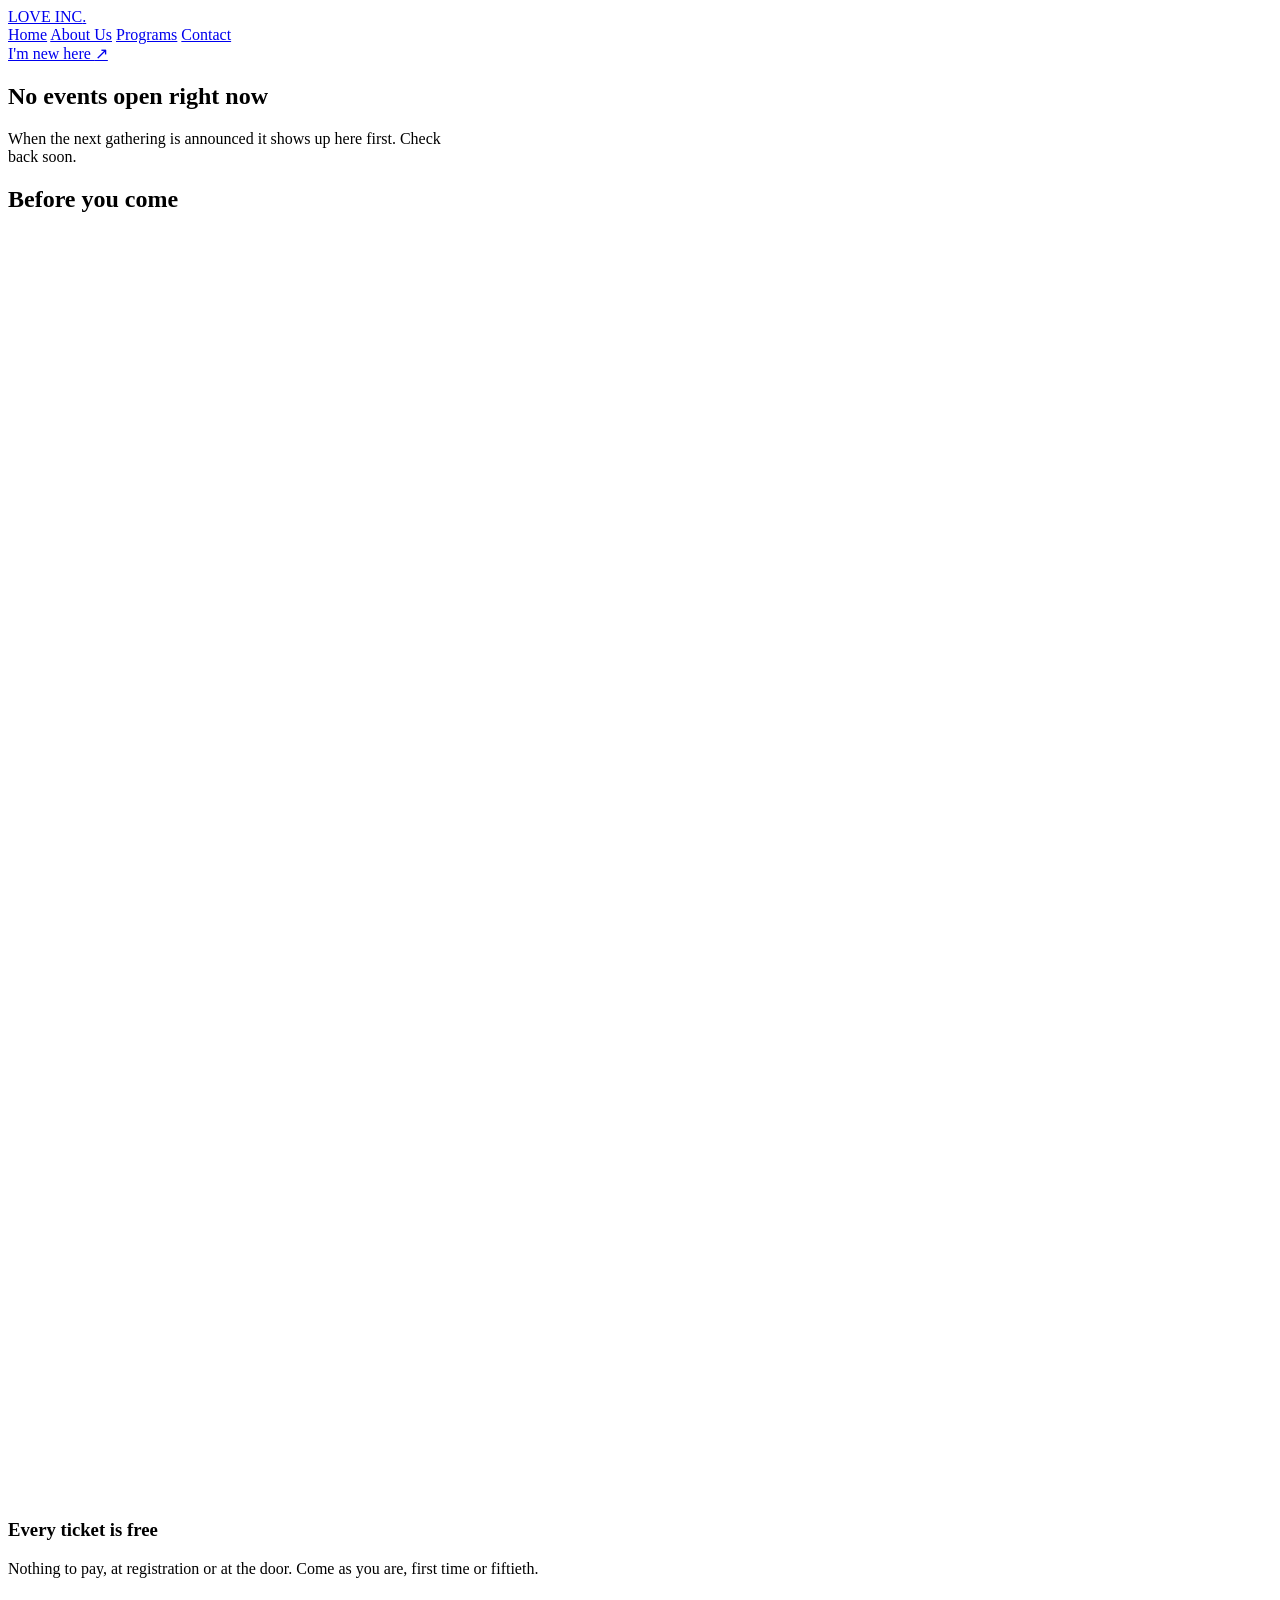
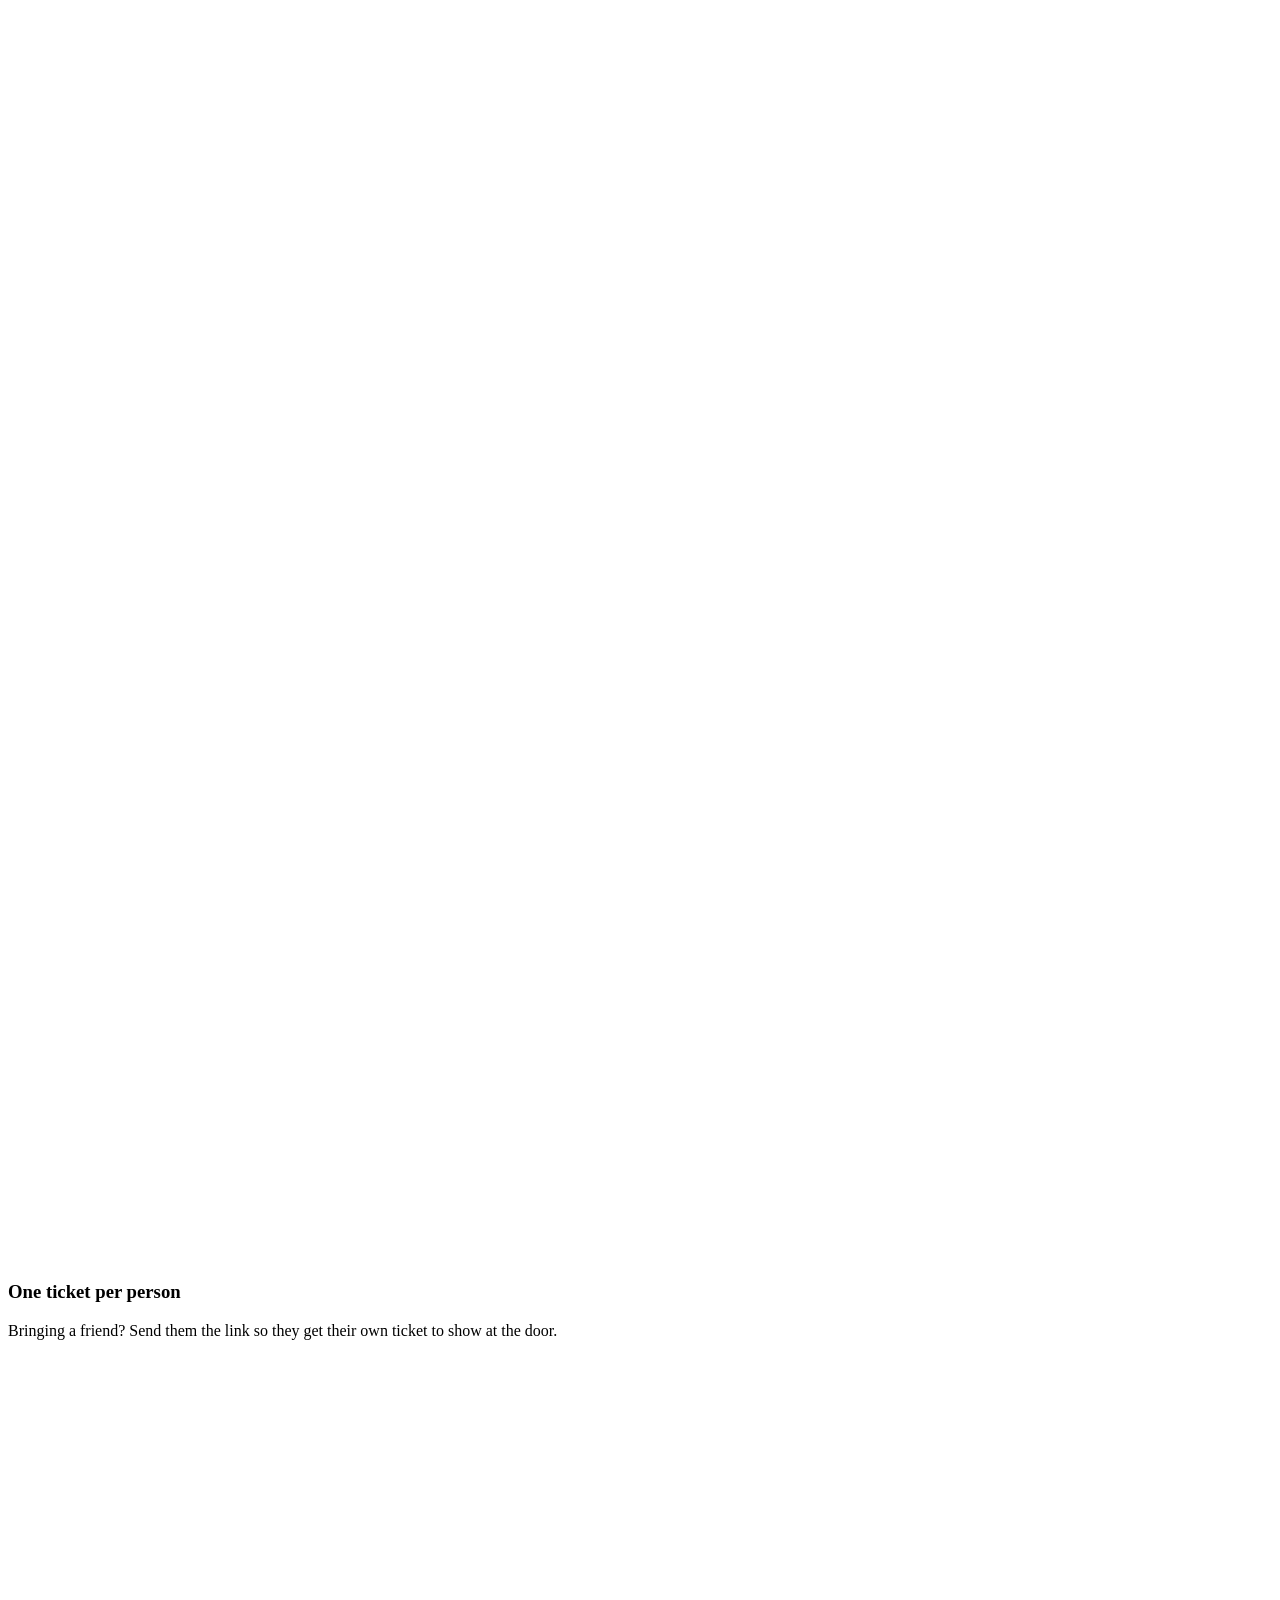
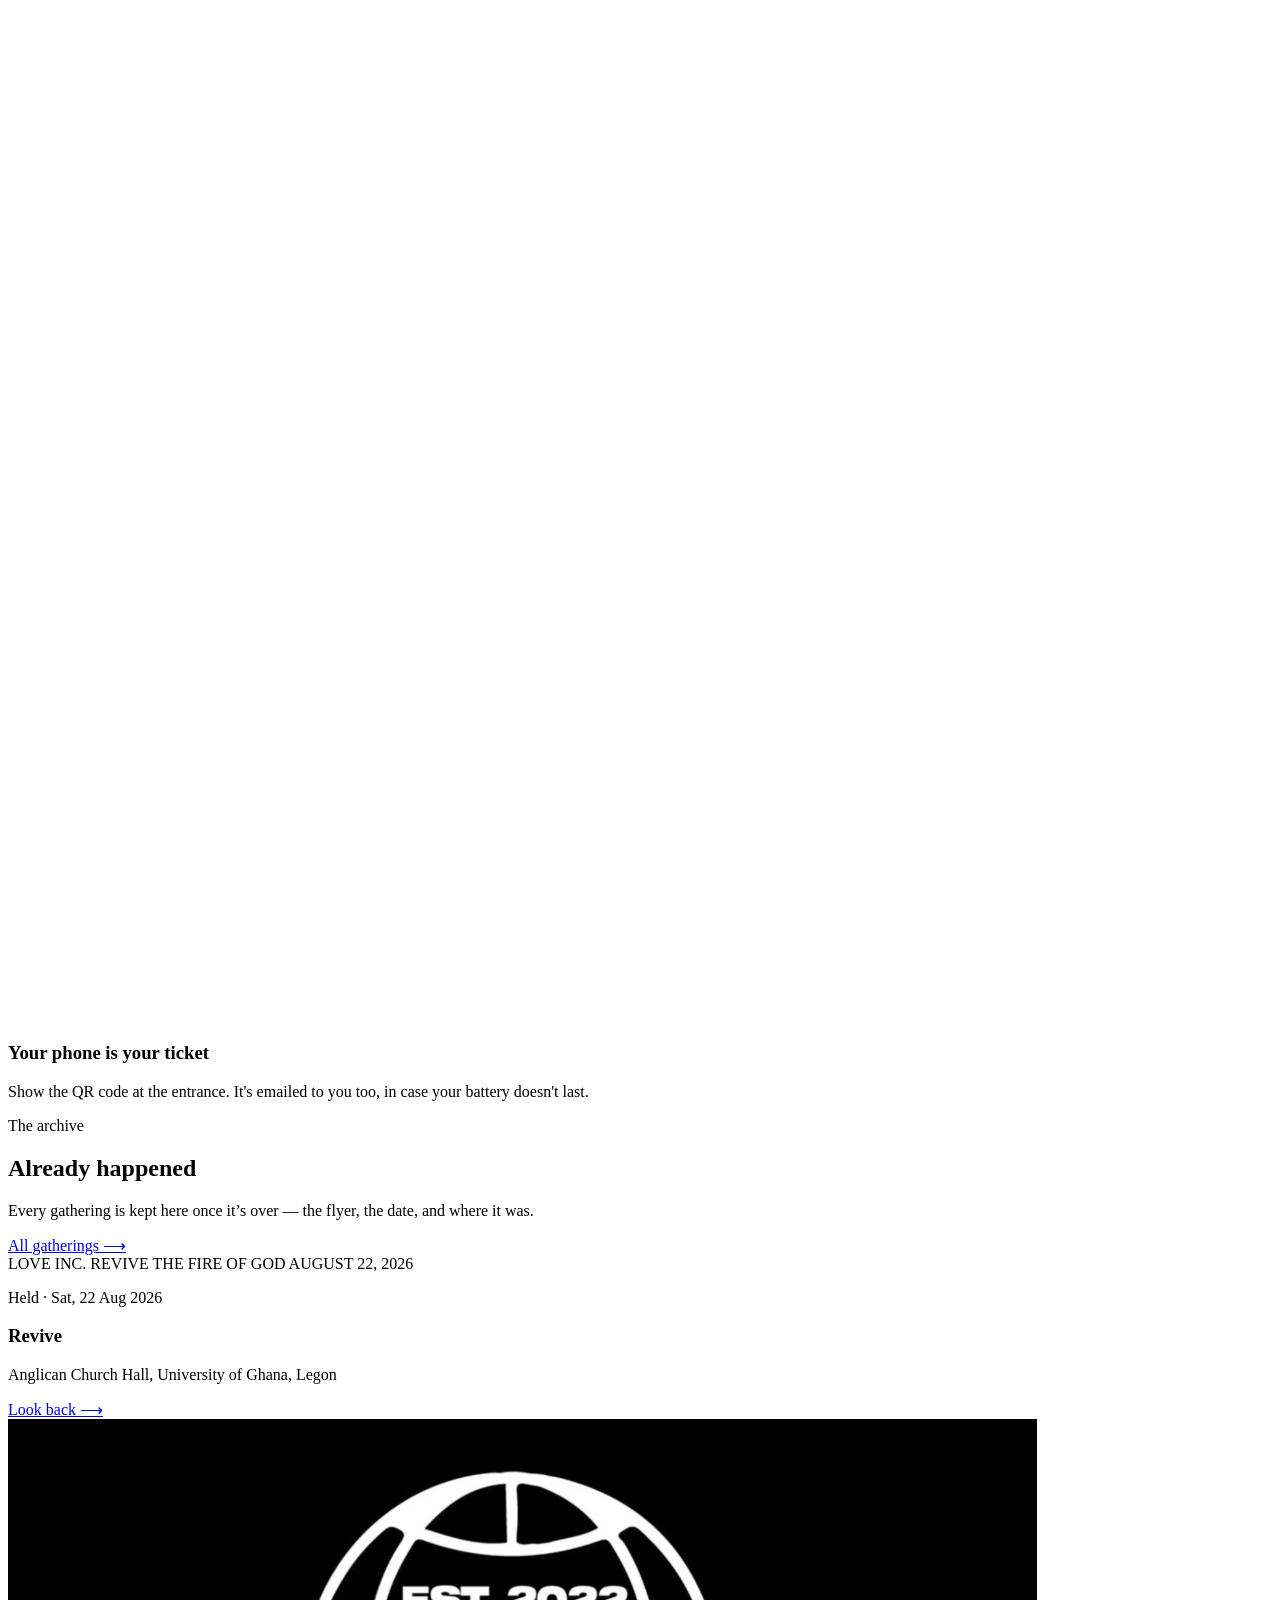
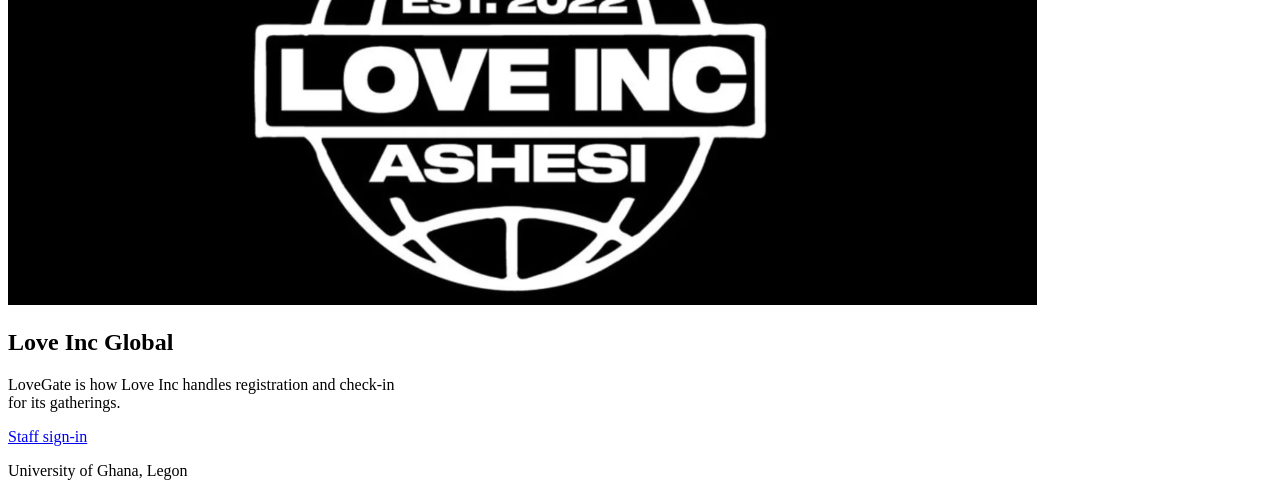
==== programs.html @ 152ba841 "adding the programs page" ====
<!DOCTYPE html>
<html lang="en">
<head>
    <meta charset="UTF-8">
    <meta name="viewport" content="width=device-width, initial-scale=1.0">
    <meta name="theme-color" content="#110a08">
    <meta name="description" content="Find upcoming LOVE INC. gatherings and browse the event archive.">
    <title>Programs | LOVE INC.</title>
    <link rel="icon" type="image/png" href="favicon.png">
    <link rel="stylesheet" href="program_css.css">
</head>
<body>
    <header class="site-header">
        <div class="container header-inner">
            <a class="wordmark" href="index.html#home" aria-label="LOVE INC. home">LOVE INC<span>.</span></a>
            <nav class="main-nav" aria-label="Main navigation">
                <a href="index.html#home">Home</a>
                <a href="index.html#about">About Us</a>
                <a class="active" href="programs.html" aria-current="page">Programs</a>
                <a href="index.html#contact">Contact</a>
            </nav>
            <a class="button button-red header-cta" href="#before-you-come">I'm new here <span aria-hidden="true">↗</span></a>
        </div>
    </header>

    <main>
        <section class="upcoming" id="events" aria-labelledby="upcoming-title">
            <div class="upcoming-content">
                <h1 id="upcoming-title">No events open right now</h1>
                <p>When the next gathering is announced it shows up here first. Check<br class="desktop-break"> back soon.</p>
            </div>
        </section>

        <section class="before-you-come" id="before-you-come" aria-labelledby="before-title">
            <div class="info-container">
                <h2 id="before-title">Before you come</h2>
                <div class="info-grid">
                    <article class="info-card">
                        <span class="info-icon" aria-hidden="true">
                            <svg viewBox="0 0 24 24" fill="none">
                                <path d="M5 7.5h14v3a2 2 0 0 0 0 4v3H5v-3a2 2 0 0 0 0-4v-3Z" />
                            </svg>
                        </span>
                        <h3>Every ticket is free</h3>
                        <p>Nothing to pay, at registration or at the door. Come as you are, first time or fiftieth.</p>
                    </article>
                    <article class="info-card">
                        <span class="info-icon" aria-hidden="true">
                            <svg viewBox="0 0 24 24" fill="none">
                                <path d="M19 10c0 5-7 11-7 11S5 15 5 10a7 7 0 1 1 14 0Z" />
                                <circle cx="12" cy="10" r="2.25" />
                            </svg>
                        </span>
                        <h3>One ticket per person</h3>
                        <p>Bringing a friend? Send them the link so they get their own ticket to show at the door.</p>
                    </article>
                    <article class="info-card">
                        <span class="info-icon" aria-hidden="true">
                            <svg viewBox="0 0 24 24" fill="none">
                                <rect x="4" y="6" width="16" height="14" rx="2" />
                                <path d="M8 3.5v5M16 3.5v5M4 10h16" />
                            </svg>
                        </span>
                        <h3>Your phone is your ticket</h3>
                        <p>Show the QR code at the entrance. It's emailed to you too, in case your battery doesn't last.</p>
                    </article>
                </div>
            </div>
        </section>

        <section class="archive" id="archive" aria-labelledby="archive-title">
            <div class="archive-container">
                <div class="archive-copy">
                    <p class="archive-eyebrow">The archive</p>
                    <h2 id="archive-title">Already happened</h2>
                    <p class="archive-description">Every gathering is kept here once it’s over — the flyer, the date, and where it was.</p>
                    <a class="archive-link" href="#revive">All gatherings <span aria-hidden="true">⟶</span></a>
                </div>
                <article class="event-card" id="revive" aria-label="Past event: Revive">
                    <div class="event-poster" role="img" aria-label="Revive: The Fire of God, August 22, 2026">
                        <span class="poster-mark">LOVE INC.</span>
                        <span class="poster-title">REVIVE</span>
                        <span class="poster-subtitle">THE FIRE OF GOD</span>
                        <span class="poster-date">AUGUST 22, 2026</span>
                    </div>
                    <div class="event-details">
                        <p class="event-date">Held · Sat, 22 Aug 2026</p>
                        <h3>Revive</h3>
                        <p class="event-location">Anglican Church Hall, University of Ghana, Legon</p>
                        <a class="event-link" href="#revive">Look back <span aria-hidden="true">⟶</span></a>
                    </div>
                </article>
            </div>
        </section>
    </main>

    <footer class="site-footer">
        <div class="footer-container">
            <div class="footer-about">
                <a class="footer-brand" href="index.html#home" aria-label="LOVE INC. home">
                    <img src="love_inc_logo.png" alt="">
                </a>
                <div>
                    <h2>Love Inc Global</h2>
                    <p>LoveGate is how Love Inc handles registration and check-in<br class="desktop-break"> for its gatherings.</p>
                </div>
            </div>
            <div class="footer-location">
                <a href="index.html#contact">Staff sign-in</a>
                <p>University of Ghana, Legon</p>
            </div>
        </div>
    </footer>
</body>
</html>
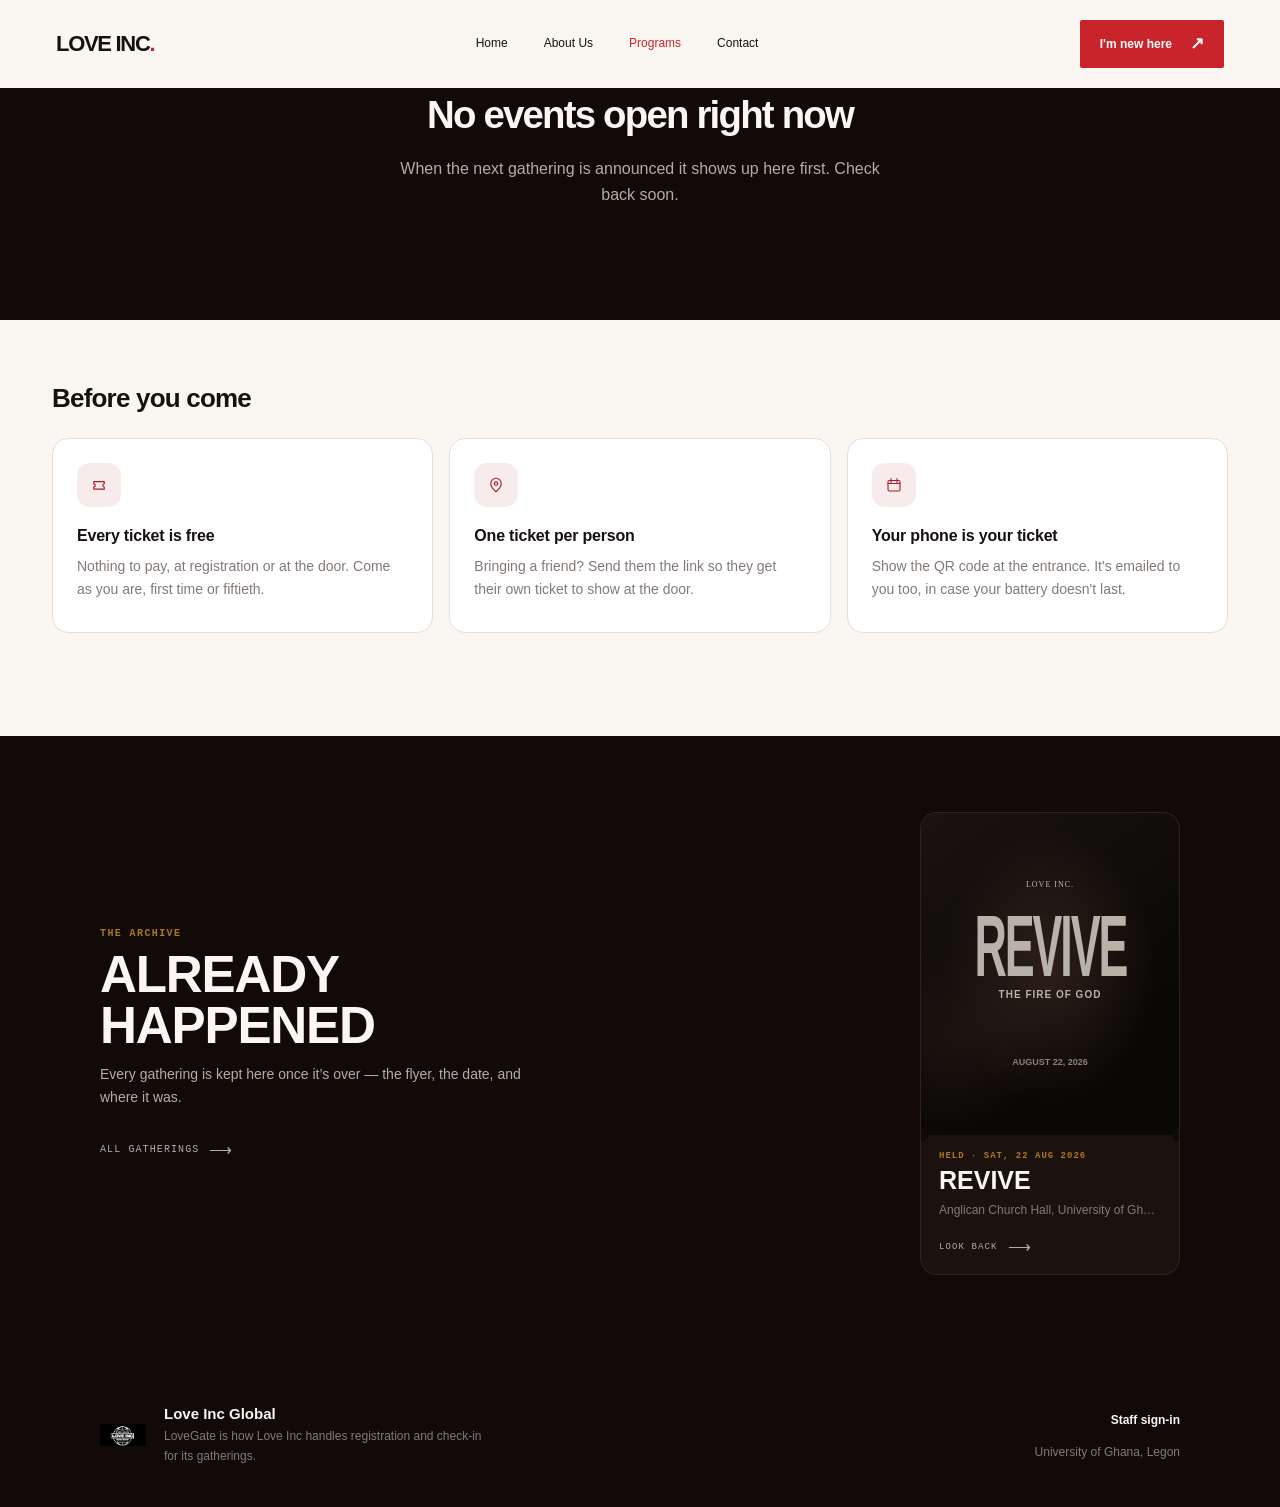
==== commit 7db4c83a: "modifyed the link to the css file" ====
--- a/programs.html
+++ b/programs.html
@@ -7,7 +7,7 @@
     <meta name="description" content="Find upcoming LOVE INC. gatherings and browse the event archive.">
     <title>Programs | LOVE INC.</title>
     <link rel="icon" type="image/png" href="favicon.png">
-    <link rel="stylesheet" href="program_css.css">
+    <link rel="stylesheet" href="programs_css.css">
 </head>
 <body>
     <header class="site-header">
--- a/programs_css.css
+++ b/programs_css.css
@@ -0,0 +1,603 @@
+:root {
+    color-scheme: light;
+    --ink: #17110f;
+    --paper: #faf7f3;
+    --dark: #110a08;
+    --dark-card: #1b110e;
+    --muted: #847a75;
+    --red: #c9232b;
+    --gold: #a97924;
+    --line: #e8ded5;
+    --content-width: 1280px;
+}
+
+* {
+    box-sizing: border-box;
+}
+
+html {
+    scroll-behavior: smooth;
+}
+
+body {
+    margin: 0;
+    background: var(--paper);
+    color: var(--ink);
+    font-family: Arial, Helvetica, sans-serif;
+    font-size: 15px;
+    line-height: 1.65;
+    -webkit-font-smoothing: antialiased;
+}
+
+a {
+    color: inherit;
+    text-decoration: none;
+}
+
+a:focus-visible {
+    outline: 2px solid currentColor;
+    outline-offset: 4px;
+}
+
+.container {
+    width: min(var(--content-width), calc(100% - 112px));
+    margin-inline: auto;
+}
+
+.site-header {
+    position: relative;
+    z-index: 1;
+    background: var(--paper);
+}
+
+.header-inner {
+    min-height: 88px;
+    display: flex;
+    align-items: center;
+    justify-content: space-between;
+    gap: 32px;
+}
+
+.wordmark {
+    flex-shrink: 0;
+    font-size: 22px;
+    font-weight: 800;
+    letter-spacing: -1.3px;
+    line-height: 1;
+}
+
+.wordmark span {
+    color: var(--red);
+}
+
+.main-nav {
+    display: flex;
+    align-items: center;
+    gap: 36px;
+    margin-inline: auto;
+}
+
+.main-nav a {
+    font-size: 12px;
+    transition: color 160ms ease;
+}
+
+.main-nav a:hover,
+.main-nav a.active {
+    color: var(--red);
+}
+
+.button {
+    min-height: 48px;
+    display: inline-flex;
+    align-items: center;
+    justify-content: center;
+    gap: 18px;
+    padding: 0 22px;
+    border-radius: 2px;
+    font-size: 14px;
+    font-weight: 700;
+    line-height: 1.2;
+}
+
+.button-red {
+    background: var(--red);
+    color: #fff;
+    transition: background-color 160ms ease;
+}
+
+.button-red:hover {
+    background: #b51e26;
+}
+
+.button span {
+    font-size: 17px;
+}
+
+.header-cta {
+    min-height: 48px;
+    padding-inline: 20px;
+    font-size: 12px;
+}
+
+.upcoming {
+    min-height: 232px;
+    display: grid;
+    place-items: start center;
+    padding: 4px 24px 48px;
+    background: var(--dark);
+    color: var(--paper);
+    text-align: center;
+}
+
+.upcoming-content h1 {
+    margin: 0 0 18px;
+    font-size: clamp(30px, 3vw, 46px);
+    font-weight: 700;
+    letter-spacing: -1.8px;
+    line-height: 1.2;
+}
+
+.upcoming-content p {
+    margin: 0;
+    color: #b9aaa3;
+    font-size: 16px;
+}
+
+.before-you-come {
+    min-height: 416px;
+    padding: 62px 24px 72px;
+    background: var(--paper);
+}
+
+.info-container {
+    width: min(1176px, 100%);
+    margin-inline: auto;
+}
+
+.info-container > h2 {
+    margin: 0 0 22px;
+    font-size: 26px;
+    font-weight: 700;
+    letter-spacing: -0.8px;
+    line-height: 1.3;
+}
+
+.info-grid {
+    display: grid;
+    grid-template-columns: repeat(3, minmax(0, 1fr));
+    gap: 16px;
+}
+
+.info-card {
+    min-height: 195px;
+    padding: 24px;
+    border: 1px solid var(--line);
+    border-radius: 16px;
+    background: #fff;
+}
+
+.info-icon {
+    width: 44px;
+    height: 44px;
+    display: grid;
+    place-items: center;
+    margin-bottom: 18px;
+    border-radius: 13px;
+    background: #f7ebeb;
+    color: #a41f28;
+}
+
+.info-icon svg {
+    width: 18px;
+    height: 18px;
+    stroke: currentColor;
+    stroke-linecap: round;
+    stroke-linejoin: round;
+    stroke-width: 1.5;
+}
+
+.info-card h3 {
+    margin: 0 0 8px;
+    font-size: 16px;
+    font-weight: 700;
+    letter-spacing: -0.2px;
+    line-height: 1.4;
+}
+
+.info-card p {
+    margin: 0;
+    color: var(--muted);
+    font-size: 14px;
+    line-height: 1.65;
+}
+
+.archive {
+    min-height: 600px;
+    display: flex;
+    align-items: center;
+    padding: 76px 24px;
+    background: var(--dark);
+    color: var(--paper);
+}
+
+.archive-container {
+    width: min(1080px, 100%);
+    display: grid;
+    grid-template-columns: 1fr 260px;
+    align-items: center;
+    gap: 12%;
+    margin-inline: auto;
+}
+
+.archive-copy {
+    max-width: 460px;
+}
+
+.archive-eyebrow,
+.event-date {
+    color: var(--gold);
+    font-family: "Courier New", monospace;
+    font-size: 10px;
+    font-weight: 700;
+    letter-spacing: 1.4px;
+    line-height: 1.4;
+    text-transform: uppercase;
+}
+
+.archive-eyebrow {
+    margin: 0 0 8px;
+}
+
+.archive-copy h2 {
+    margin: 0 0 12px;
+    font-family: Impact, "Arial Narrow", sans-serif;
+    font-size: clamp(38px, 4vw, 52px);
+    font-stretch: condensed;
+    font-weight: 800;
+    letter-spacing: -1.2px;
+    line-height: 1;
+    text-transform: uppercase;
+}
+
+.archive-description {
+    max-width: 440px;
+    margin: 0 0 26px;
+    color: #b9aaa3;
+    font-size: 14px;
+}
+
+.archive-link,
+.event-link {
+    display: inline-flex;
+    align-items: center;
+    gap: 10px;
+    color: #b9aaa3;
+    font-family: "Courier New", monospace;
+    font-size: 10px;
+    letter-spacing: 1.1px;
+    text-transform: uppercase;
+}
+
+.archive-link span,
+.event-link span {
+    font-size: 16px;
+    line-height: 1;
+}
+
+.archive-link:hover,
+.event-link:hover {
+    color: var(--paper);
+}
+
+.event-card {
+    overflow: hidden;
+    border: 1px solid rgba(255, 255, 255, 0.08);
+    border-radius: 17px;
+    background: var(--dark-card);
+}
+
+.event-poster {
+    min-height: 322px;
+    display: flex;
+    flex-direction: column;
+    align-items: center;
+    justify-content: center;
+    padding: 24px;
+    background:
+        radial-gradient(ellipse at 50% 48%, rgba(128, 79, 57, 0.28), transparent 58%),
+        radial-gradient(ellipse at 15% 70%, rgba(82, 44, 34, 0.22), transparent 28%),
+        linear-gradient(145deg, #191311, #090807 72%);
+    text-align: center;
+}
+
+.poster-mark {
+    margin-bottom: 28px;
+    color: #c2b9b1;
+    font-family: Georgia, "Times New Roman", serif;
+    font-size: 8px;
+    letter-spacing: 1px;
+}
+
+.poster-title {
+    color: #b8b2a9;
+    font-family: Impact, "Arial Narrow", sans-serif;
+    font-size: 64px;
+    font-weight: 900;
+    letter-spacing: -3px;
+    line-height: 0.9;
+    transform: scaleX(0.7) scaleY(1.35);
+}
+
+.poster-subtitle {
+    margin-top: 10px;
+    color: #b8b2a9;
+    font-family: "Arial Narrow", Arial, sans-serif;
+    font-size: 10px;
+    font-weight: 700;
+    letter-spacing: 1px;
+}
+
+.poster-date {
+    margin-top: 52px;
+    color: #8b8076;
+    font-family: "Arial Narrow", Arial, sans-serif;
+    font-size: 9px;
+    font-weight: 700;
+}
+
+.event-details {
+    position: relative;
+    padding: 15px 18px 17px;
+}
+
+.event-details::before,
+.event-details::after {
+    position: absolute;
+    top: -7px;
+    width: 14px;
+    height: 14px;
+    border-radius: 50%;
+    background: var(--dark);
+    content: "";
+}
+
+.event-details::before {
+    left: -7px;
+}
+
+.event-details::after {
+    right: -7px;
+}
+
+.event-date {
+    margin: 0 0 5px;
+    font-size: 9px;
+    letter-spacing: 1px;
+}
+
+.event-details h3 {
+    margin: 0 0 4px;
+    font-family: Impact, "Arial Narrow", sans-serif;
+    font-size: 25px;
+    line-height: 1;
+    text-transform: uppercase;
+}
+
+.event-location {
+    overflow: hidden;
+    margin: 8px 0 12px;
+    color: var(--muted);
+    font-size: 12px;
+    text-overflow: ellipsis;
+    white-space: nowrap;
+}
+
+.event-link {
+    color: #b9aaa3;
+    font-size: 9px;
+}
+
+.site-footer {
+    min-height: 148px;
+    padding: 52px 24px 40px;
+    background: var(--dark);
+    color: var(--paper);
+}
+
+.footer-container {
+    width: min(1080px, 100%);
+    display: flex;
+    align-items: center;
+    justify-content: space-between;
+    gap: 32px;
+    margin-inline: auto;
+}
+
+.footer-about {
+    display: flex;
+    align-items: center;
+    gap: 18px;
+}
+
+.footer-brand {
+    width: 46px;
+    height: 46px;
+    flex: 0 0 46px;
+    display: grid;
+    place-items: center;
+}
+
+.footer-brand img {
+    width: 100%;
+    height: 100%;
+    object-fit: contain;
+}
+
+.footer-about h2 {
+    margin: 0 0 3px;
+    font-size: 15px;
+    line-height: 1.4;
+}
+
+.footer-about p,
+.footer-location p {
+    margin: 0;
+    color: var(--muted);
+    font-size: 12px;
+}
+
+.footer-location {
+    text-align: right;
+}
+
+.footer-location a {
+    display: inline-block;
+    margin-bottom: 12px;
+    font-size: 12px;
+    font-weight: 700;
+}
+
+.footer-location a:hover {
+    color: #d3c4ba;
+}
+
+@media (max-width: 800px) {
+    .container {
+        width: min(100% - 56px, var(--content-width));
+    }
+
+    .header-inner {
+        min-height: 76px;
+        gap: 18px;
+    }
+
+    .main-nav {
+        gap: 20px;
+    }
+
+    .header-cta {
+        padding-inline: 14px;
+    }
+
+    .archive-container {
+        grid-template-columns: minmax(0, 1fr) 240px;
+        gap: 8%;
+    }
+
+    .event-poster {
+        min-height: 300px;
+    }
+}
+
+@media (max-width: 600px) {
+    .container {
+        width: calc(100% - 40px);
+    }
+
+    .header-inner {
+        min-height: auto;
+        flex-wrap: wrap;
+        padding-block: 20px 14px;
+    }
+
+    .wordmark {
+        font-size: 20px;
+    }
+
+    .header-cta {
+        min-height: 40px;
+        margin-left: auto;
+        font-size: 11px;
+    }
+
+    .main-nav {
+        order: 1;
+        width: 100%;
+        justify-content: space-between;
+        gap: 12px;
+        margin: 0;
+        padding-top: 8px;
+        border-top: 1px solid rgba(33, 26, 25, 0.16);
+    }
+
+    .main-nav a {
+        font-size: 11px;
+    }
+
+    .upcoming {
+        min-height: 230px;
+        padding: 38px 20px 44px;
+    }
+
+    .upcoming-content h1 {
+        margin-bottom: 14px;
+        font-size: 32px;
+        letter-spacing: -1.2px;
+    }
+
+    .upcoming-content p {
+        font-size: 14px;
+    }
+
+    .desktop-break {
+        display: none;
+    }
+
+    .before-you-come {
+        min-height: auto;
+        padding: 48px 20px 56px;
+    }
+
+    .info-container > h2 {
+        font-size: 24px;
+    }
+
+    .info-grid {
+        grid-template-columns: 1fr;
+        gap: 12px;
+    }
+
+    .info-card {
+        min-height: auto;
+        padding: 22px;
+    }
+
+    .archive {
+        min-height: auto;
+        padding: 70px 20px;
+    }
+
+    .archive-container {
+        grid-template-columns: 1fr;
+        gap: 40px;
+    }
+
+    .archive-copy h2 {
+        font-size: 42px;
+    }
+
+    .event-card {
+        width: min(100%, 320px);
+        justify-self: center;
+    }
+
+    .event-poster {
+        min-height: 340px;
+    }
+
+    .footer-container {
+        align-items: flex-start;
+        flex-direction: column;
+        gap: 30px;
+    }
+
+    .footer-about {
+        align-items: flex-start;
+    }
+
+    .footer-location {
+        text-align: left;
+        padding-left: 64px;
+    }
+}
